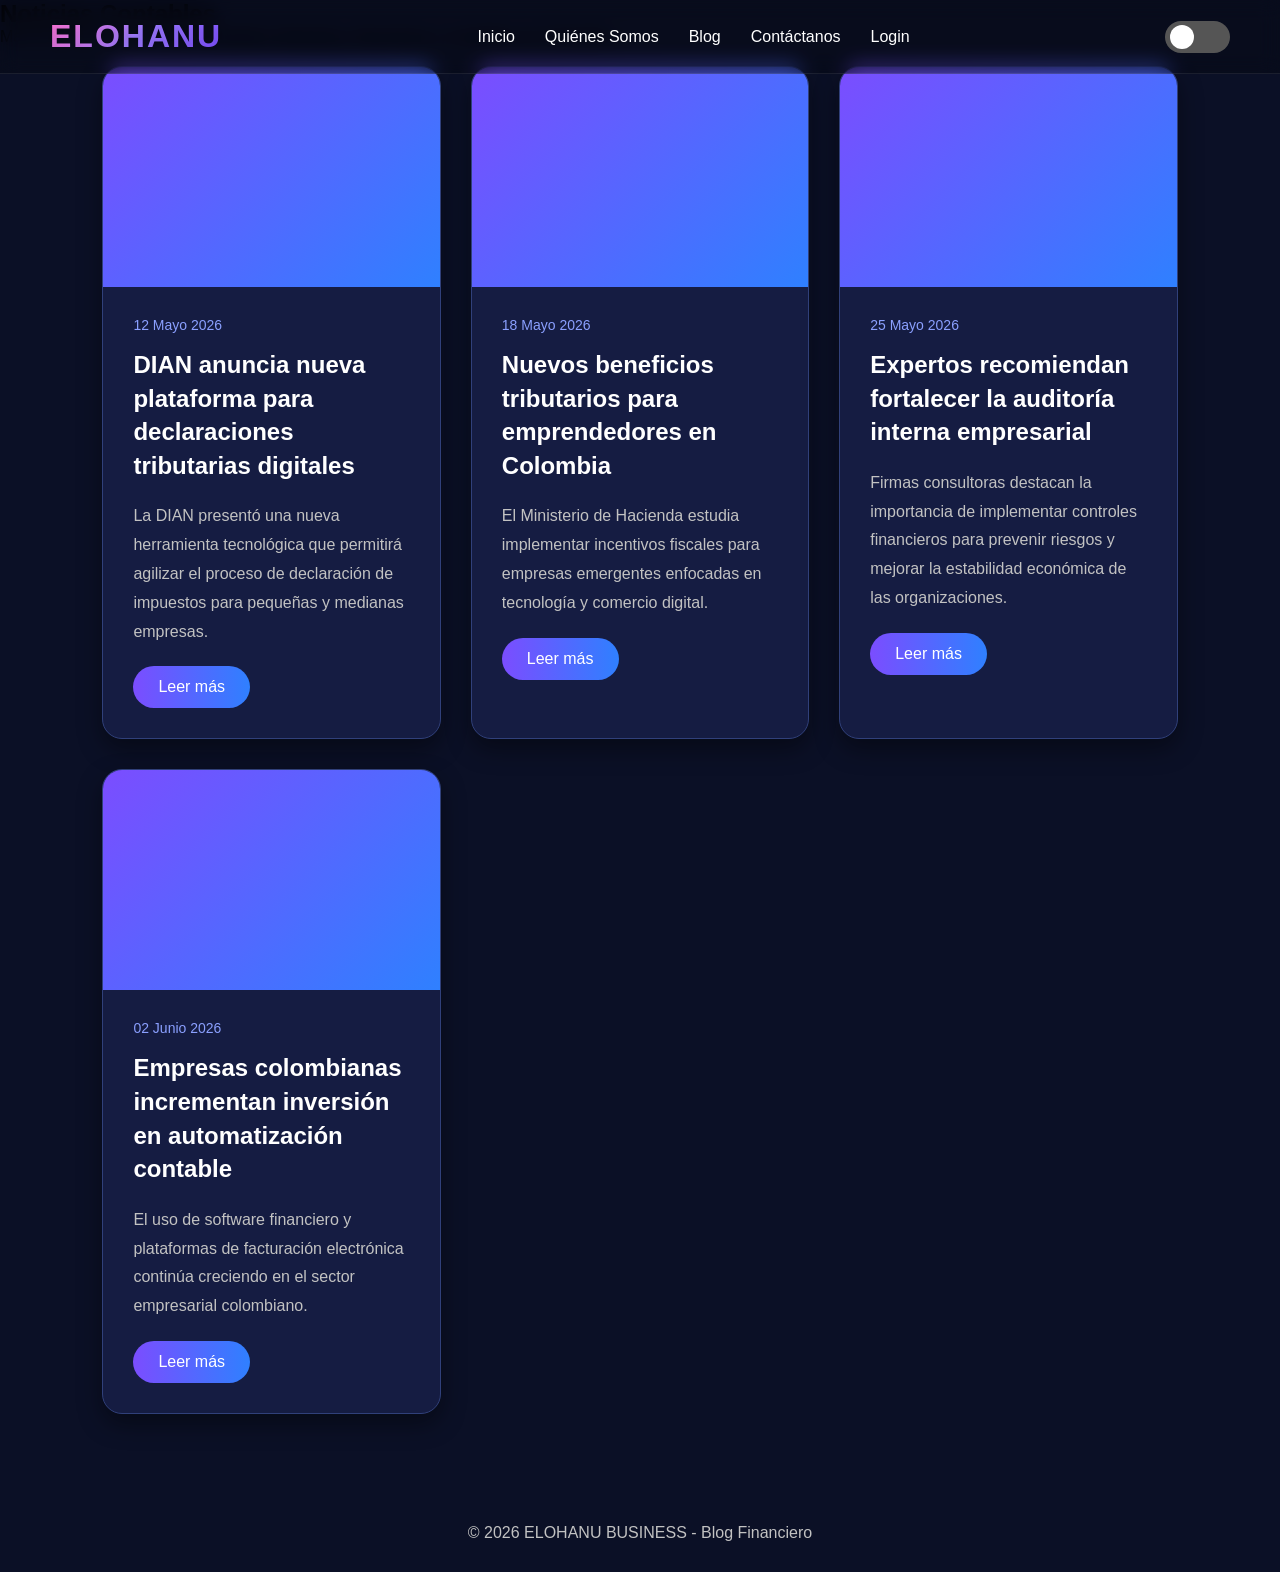
==== templates/blog-noticias.html @ 69c990d0 "Primer commit: Proyecto ELOHANU BUSINESS con Flask" ====
<!DOCTYPE html>
<html lang="es">
<head>
    <meta charset="UTF-8">
    <meta name="viewport" content="width=device-width, initial-scale=1.0">
    <title>Blog de Noticias | ELOHANU BUSINESS</title>

    <!-- Enlace al archivo CSS externo compartido -->
    <link rel="stylesheet" href="../styles/styles.css">
</head>
<body>

    <!-- NAVBAR -->
    <nav class="navbar">
        <div class="logo">
            ELOHANU
        </div>

        <ul class="nav-links">
            <li><a href="ELOHANU_BUSINESS.html">Inicio</a></li>
            <li><a href="quienes-somos.html">Quiénes Somos</a></li>
            <li><a href="blog-noticias.html">Blog</a></li>
            <li><a href="contactanos.html">Contáctanos</a></li>
            <li><a href="login.html">Login</a></li>
        </ul>

        <div class="theme-toggle" id="themeBtn"></div>
    </nav>

    <!-- HEADER -->
    <section class="header">
        <h1>Noticias Contables</h1>
        <p>
            Mantente informado sobre novedades tributarias,
            financieras y contables en Colombia.
        </p>
    </section>

    <!-- BLOG -->
    <section class="blog">
        <div class="grid">

            <!-- NOTICIA 1 -->
            <div class="card-blog">
                <div class="image"></div>
                <div class="content">
                    <div class="date">12 Mayo 2026</div>
                    <h2>DIAN anuncia nueva plataforma para declaraciones tributarias digitales</h2>
                    <p>
                        La DIAN presentó una nueva herramienta
                        tecnológica que permitirá agilizar el
                        proceso de declaración de impuestos
                        para pequeñas y medianas empresas.
                    </p>
                    <a href="#" class="btn">Leer más</a>
                </div>
            </div>

            <!-- NOTICIA 2 -->
            <div class="card-blog">
                <div class="image"></div>
                <div class="content">
                    <div class="date">18 Mayo 2026</div>
                    <h2>Nuevos beneficios tributarios para emprendedores en Colombia</h2>
                    <p>
                        El Ministerio de Hacienda estudia
                        implementar incentivos fiscales para
                        empresas emergentes enfocadas en
                        tecnología y comercio digital.
                    </p>
                    <a href="#" class="btn">Leer más</a>
                </div>
            </div>

            <!-- NOTICIA 3 -->
            <div class="card-blog">
                <div class="image"></div>
                <div class="content">
                    <div class="date">25 Mayo 2026</div>
                    <h2>Expertos recomiendan fortalecer la auditoría interna empresarial</h2>
                    <p>
                        Firmas consultoras destacan la importancia
                        de implementar controles financieros para
                        prevenir riesgos y mejorar la estabilidad
                        económica de las organizaciones.
                    </p>
                    <a href="#" class="btn">Leer más</a>
                </div>
            </div>

            <!-- NOTICIA 4 -->
            <div class="card-blog">
                <div class="image"></div>
                <div class="content">
                    <div class="date">02 Junio 2026</div>
                    <h2>Empresas colombianas incrementan inversión en automatización contable</h2>
                    <p>
                        El uso de software financiero y plataformas
                        de facturación electrónica continúa creciendo
                        en el sector empresarial colombiano.
                    </p>
                    <a href="#" class="btn">Leer más</a>
                </div>
            </div>

        </div>
    </section>

    <!-- FOOTER -->
    <footer>
        © 2026 ELOHANU BUSINESS - Blog Financiero
    </footer>

    <script>
        const themeBtn = document.getElementById("themeBtn");
        themeBtn.addEventListener("click", () => {
            document.body.classList.toggle("light");
        });
    </script>
</body>
</html>
---- styles/styles.css ----
/* ============================================
   GLOBALES Y VARIABLES
   ============================================ */

* {
    margin: 0;
    padding: 0;
    box-sizing: border-box;
    font-family: Arial, Helvetica, sans-serif;
}

:root {
    --bg: #0b1026;
    --card: #151c42;
    --text: #ffffff;
    --subtext: #c2c2c2;
    --primary: #7b4dff;
    --secondary: #2f80ff;
    --border: #30407a;
    --shadow: rgba(0, 0, 0, 0.4);
    --input: #0d163d;
    --gradient: linear-gradient(90deg, #7b4dff, #2f80ff);
}

body.light {
    --bg: #eef2ff;
    --card: #ffffff;
    --text: #111111;
    --subtext: #555555;
    --primary: #6c3dff;
    --secondary: #2f80ff;
    --border: #c8d0ff;
    --shadow: rgba(0, 0, 0, 0.15);
    --input: #f4f6ff;
    --gradient: linear-gradient(90deg, #6c3dff, #2f80ff);
}

body {
    background: var(--bg);
    transition: 0.4s;
}

/* ============================================
   NAVBAR (COMÚN A TODAS LAS PÁGINAS)
   ============================================ */

.navbar {
    position: fixed;
    top: 0;
    left: 0;
    width: 100%;
    padding: 18px 50px;
    display: flex;
    justify-content: space-between;
    align-items: center;
    z-index: 999;
    background: rgba(0, 0, 0, 0.25);
    backdrop-filter: blur(10px);
    border-bottom: 1px solid rgba(255, 255, 255, 0.08);
}

body.light .navbar {
    background: rgba(255, 255, 255, 0.75);
    border-bottom: 1px solid rgba(0, 0, 0, 0.08);
}

/* Para login.html (navbar sin fixed porque el body tiene flex) */
.login-body .navbar {
    position: absolute;
}

.nav-logo {
    font-size: 32px;
    font-weight: bold;
    background: linear-gradient(90deg, #ff74d4, #8b7dff);
    -webkit-background-clip: text;
    -webkit-text-fill-color: transparent;
    letter-spacing: 2px;
}

.nav-links {
    display: flex;
    align-items: center;
    gap: 30px;
    list-style: none;
}

.nav-links li a {
    color: var(--text);
    text-decoration: none;
    position: relative;
    transition: 0.3s;
}

.nav-links li a:hover {
    color: var(--secondary);
}

.nav-links li a::after {
    content: "";
    position: absolute;
    left: 0;
    bottom: -6px;
    width: 0%;
    height: 2px;
    background: var(--secondary);
    transition: 0.3s;
}

.nav-links li a:hover::after {
    width: 100%;
}

/* ============================================
   BOTÓN DE TEMA (COMÚN)
   ============================================ */

.theme-toggle {
    position: relative;
    width: 65px;
    height: 32px;
    background: #555;
    border-radius: 30px;
    cursor: pointer;
}

.theme-toggle::before {
    content: "";
    width: 24px;
    height: 24px;
    background: white;
    border-radius: 50%;
    position: absolute;
    top: 4px;
    left: 5px;
    transition: 0.3s;
}

body.light .theme-toggle {
    background: #7d95ff;
}

body.light .theme-toggle::before {
    left: 36px;
}

/* Switch para login */
.switch {
    width: 65px;
    height: 32px;
    background: #444;
    border-radius: 20px;
    position: relative;
    cursor: pointer;
    transition: 0.3s;
}

.switch::before {
    content: "";
    position: absolute;
    width: 24px;
    height: 24px;
    border-radius: 50%;
    background: white;
    top: 4px;
    left: 5px;
    transition: 0.3s;
}

body.light .switch {
    background: #8ca2ff;
}

body.light .switch::before {
    left: 36px;
}

/* ============================================
   BOTONES GENERALES
   ============================================ */

.btn {
    display: inline-block;
    padding: 12px 25px;
    border-radius: 30px;
    background: linear-gradient(90deg, var(--primary), var(--secondary));
    color: white;
    text-decoration: none;
    transition: 0.3s;
    border: none;
    cursor: pointer;
}

.btn:hover {
    transform: scale(1.05);
}

/* ============================================
   QUIÉNES SOMOS (PÁGINA 1)
   ============================================ */

.hero-quienes {
    min-height: 80vh;
    display: flex;
    justify-content: center;
    align-items: center;
    padding: 140px 8% 50px;
}

.hero-quienes .hero-content {
    display: grid;
    grid-template-columns: 1fr 1fr;
    gap: 50px;
    align-items: center;
}

.hero-text h1 {
    font-size: 60px;
    color: var(--text);
    margin-bottom: 25px;
}

.hero-text p {
    color: var(--subtext);
    line-height: 1.8;
    margin-bottom: 20px;
}

.card-info {
    background: var(--card);
    padding: 40px;
    border-radius: 20px;
    box-shadow: 0 10px 25px var(--shadow);
    border: 1px solid var(--border);
}

.card-info h2 {
    color: var(--text);
    margin-bottom: 20px;
}

.card-info p {
    color: var(--subtext);
    line-height: 1.8;
}

.section {
    padding: 80px 8%;
}

.section-title {
    text-align: center;
    color: var(--text);
    font-size: 40px;
    margin-bottom: 50px;
}

.grid {
    display: grid;
    grid-template-columns: repeat(auto-fit, minmax(250px, 1fr));
    gap: 30px;
}

.box {
    background: var(--card);
    padding: 35px;
    border-radius: 20px;
    border: 1px solid var(--border);
    transition: 0.3s;
}

.box:hover {
    transform: translateY(-10px);
}

.box h3 {
    color: var(--text);
    margin-bottom: 15px;
}

.box p {
    color: var(--subtext);
    line-height: 1.7;
}

/* ============================================
   BLOG (PÁGINA 2)
   ============================================ */

.header-blog {
    text-align: center;
    padding: 150px 20px 60px;
}

.header-blog h1 {
    color: var(--text);
    font-size: 55px;
    margin-bottom: 20px;
}

.header-blog p {
    color: var(--subtext);
    max-width: 700px;
    margin: auto;
    line-height: 1.7;
}

.blog {
    padding: 20px 8% 80px;
}

.card-blog {
    background: var(--card);
    border-radius: 20px;
    overflow: hidden;
    border: 1px solid var(--border);
    transition: 0.3s;
    box-shadow: 0 10px 25px var(--shadow);
}

.card-blog:hover {
    transform: translateY(-10px);
}

.image {
    height: 220px;
    background: linear-gradient(135deg, var(--primary), var(--secondary));
}

.content {
    padding: 30px;
}

.date {
    color: #8ba0ff;
    font-size: 14px;
    margin-bottom: 15px;
}

.content h2 {
    color: var(--text);
    margin-bottom: 20px;
    line-height: 1.4;
}

.content p {
    color: var(--subtext);
    line-height: 1.8;
    margin-bottom: 20px;
}

/* ============================================
   CONTACTO (PÁGINA 3)
   ============================================ */

.hero-contacto {
    padding: 120px 8% 80px;
}

.hero-contacto .hero-content {
    display: grid;
    grid-template-columns: 1fr 1fr;
    gap: 50px;
    align-items: center;
}

.left h1 {
    color: var(--text);
    font-size: 60px;
    margin-bottom: 25px;
}

.left p {
    color: var(--subtext);
    line-height: 1.9;
    margin-bottom: 20px;
}

.info {
    margin-top: 40px;
}

.info-box {
    background: var(--card);
    padding: 20px;
    border-radius: 15px;
    margin-bottom: 20px;
    border: 1px solid var(--border);
    box-shadow: 0 8px 20px var(--shadow);
}

.info-box h3 {
    color: var(--text);
    margin-bottom: 10px;
}

.info-box p {
    color: var(--subtext);
}

.form-card {
    background: var(--card);
    padding: 40px;
    border-radius: 25px;
    border: 1px solid var(--border);
    box-shadow: 0 10px 25px var(--shadow);
}

.form-card h2 {
    color: var(--text);
    margin-bottom: 25px;
}

.input-group {
    margin-bottom: 20px;
}

.input-group label {
    display: block;
    margin-bottom: 8px;
    color: var(--text);
}

.input-group input,
.input-group textarea {
    width: 100%;
    padding: 15px;
    border-radius: 12px;
    border: 1px solid var(--border);
    background: var(--input);
    color: var(--text);
    outline: none;
    resize: none;
}

.input-group textarea {
    min-height: 140px;
}

/* ============================================
   LOGIN (PÁGINA 4)
   ============================================ */

.login-body {
    background: var(--bg);
    min-height: 100vh;
    display: flex;
    justify-content: center;
    align-items: center;
    transition: 0.4s;
    padding: 20px;
    margin: 0;
}

.container-login {
    width: 760px;
    background: var(--card);
    border-radius: 20px;
    padding: 35px;
    display: flex;
    justify-content: space-between;
    align-items: center;
    gap: 30px;
    box-shadow: 0 10px 30px var(--shadow);
    position: relative;
    transition: 0.4s;
}

.left-login {
    width: 48%;
}

.logo-title-login {
    font-size: 48px;
    font-weight: bold;
    background: linear-gradient(90deg, #ff74d4, #9d7bff);
    -webkit-background-clip: text;
    -webkit-text-fill-color: transparent;
    margin-bottom: 10px;
}

.subtitle-login {
    color: var(--subtext);
    margin-bottom: 40px;
    font-size: 15px;
}

.input-box-login {
    width: 100%;
    margin-bottom: 25px;
}

.input-box-login label {
    color: var(--text);
    display: block;
    margin-bottom: 8px;
    font-size: 14px;
}

.input-box-login input {
    width: 100%;
    height: 48px;
    border-radius: 10px;
    border: 2px solid var(--border);
    background: var(--input);
    outline: none;
    color: var(--text);
    padding: 0 15px;
    font-size: 15px;
    transition: 0.3s;
}

.input-box-login input:focus {
    border-color: #7d9dff;
    box-shadow: 0 0 10px rgba(125, 157, 255, 0.5);
}

.forgot-login {
    color: var(--secondary);
    text-decoration: none;
    font-size: 14px;
    display: inline-block;
    margin-bottom: 20px;
}

.forgot-login:hover {
    text-decoration: underline;
}

.btn-login {
    background: var(--gradient);
    color: white;
}

.btn-register {
    background: transparent;
    border: 2px solid var(--secondary);
    color: var(--text);
}

.btn-register:hover {
    background: var(--secondary);
    color: white;
}

.right-login {
    width: 48%;
    display: flex;
    justify-content: center;
    align-items: center;
}

.logo-box-login {
    width: 100%;
    height: 250px;
    background: #0a0a2a;
    border-radius: 12px;
    display: flex;
    flex-direction: column;
    justify-content: center;
    align-items: center;
    color: white;
    text-align: center;
    box-shadow: 0 5px 15px rgba(0, 0, 0, 0.3);
}

body.light .logo-box-login {
    background: linear-gradient(135deg, #6c3dff, #2f80ff);
}

.mountain-login {
    width: 90px;
    height: 90px;
    border-left: 6px solid white;
    border-top: 6px solid white;
    transform: rotate(45deg);
    margin-bottom: 20px;
    position: relative;
}

.mountain-login::after {
    content: "";
    position: absolute;
    width: 40px;
    height: 40px;
    border-left: 6px solid white;
    border-top: 6px solid white;
    top: 18px;
    left: 35px;
}

.logo-text-login {
    font-size: 42px;
    letter-spacing: 4px;
    font-weight: bold;
}

.business-login {
    margin-top: 8px;
    letter-spacing: 8px;
    font-size: 14px;
}

.theme-toggle-login {
    position: absolute;
    top: 20px;
    right: 20px;
}

/* ============================================
   FOOTER (COMÚN)
   ============================================ */

footer {
    padding: 30px;
    text-align: center;
    color: var(--subtext);
}

/* ============================================
   RESPONSIVE (COMÚN)
   ============================================ */

@media (max-width: 950px) {
    .hero-quienes .hero-content,
    .hero-contacto .hero-content {
        grid-template-columns: 1fr;
    }

    .hero-text h1,
    .left h1 {
        font-size: 45px;
    }

    .navbar {
        flex-direction: column;
        gap: 20px;
        padding: 20px;
    }

    .nav-links {
        flex-wrap: wrap;
        justify-content: center;
        gap: 15px;
    }

    .header-blog h1 {
        font-size: 42px;
    }

    .hero-contacto {
        padding-top: 180px;
    }
}

/* Responsive Login */
@media (max-width: 850px) {
    .container-login {
        flex-direction: column;
        width: 100%;
        max-width: 500px;
    }

    .left-login,
    .right-login {
        width: 100%;
    }

    .logo-box-login {
        height: 220px;
    }

    .logo-title-login {
        font-size: 40px;
    }
}
/* ============================================
   LOGO MEJORADO
   ============================================ */

.logo {
    font-size: 32px;
    font-weight: bold;
    background: linear-gradient(135deg, #ff74d4, #9d7bff, #7b4dff);
    -webkit-background-clip: text;
    background-clip: text;
    -webkit-text-fill-color: transparent;
    letter-spacing: 2px;
    text-shadow: 0 2px 5px rgba(0, 0, 0, 0.1);
    transition: 0.3s;
}

/* Efecto hover en el logo */
.logo:hover {
    background: linear-gradient(135deg, #ff8ee0, #b89dff, #9b6dff);
    -webkit-background-clip: text;
    background-clip: text;
    -webkit-text-fill-color: transparent;
    transform: scale(1.02);
}

/* Para tema claro */
body.light .logo {
    background: linear-gradient(135deg, #e649c2, #8b5dff, #5a2dcc);
    -webkit-background-clip: text;
    background-clip: text;
    -webkit-text-fill-color: transparent;
    text-shadow: 0 1px 3px rgba(0, 0, 0, 0.05);
}

/* Alternativa si el gradient falla (fallback) */
.logo {
    color: var(--primary);  /* Color sólido como respaldo */
}

@supports (background-clip: text) {
    .logo {
        color: transparent;  /* Solo si soporta gradient en texto */
    }
}
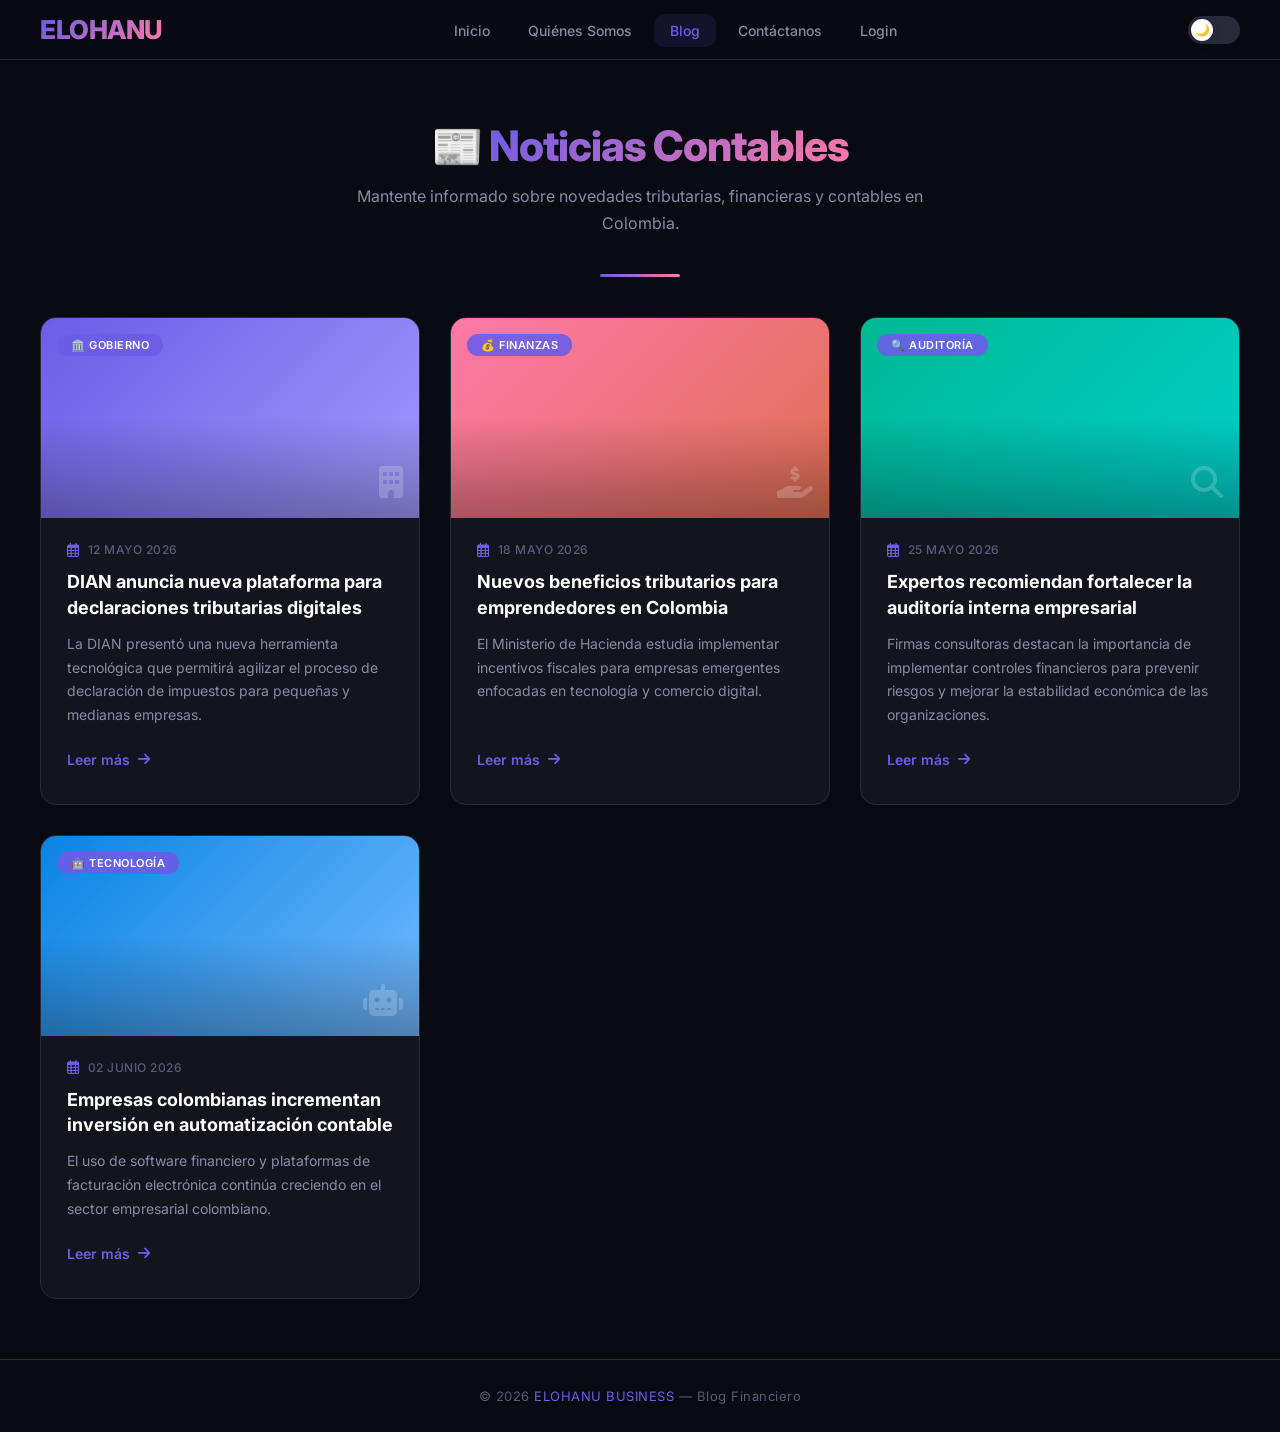
==== commit 1066cc6e: "Cambios de diseños" ====
--- a/templates/blog-noticias.html
+++ b/templates/blog-noticias.html
@@ -5,46 +5,591 @@
     <meta name="viewport" content="width=device-width, initial-scale=1.0">
     <title>Blog de Noticias | ELOHANU BUSINESS</title>
 
-    <!-- Enlace al archivo CSS externo compartido -->
-    <link rel="stylesheet" href="../styles/styles.css">
+    <!-- FUENTE GOOGLE -->
+    <link href="https://fonts.googleapis.com/css2?family=Inter:wght@300;400;500;600;700;800&display=swap" rel="stylesheet">
+
+    <!-- ICONOS -->
+    <link rel="stylesheet" href="https://cdnjs.cloudflare.com/ajax/libs/font-awesome/6.5.1/css/all.min.css">
+
+    <style>
+        * {
+            margin: 0;
+            padding: 0;
+            box-sizing: border-box;
+        }
+
+        :root {
+            --bg: #0a0a12;
+            --card: #14141f;
+            --card-hover: #1a1a2e;
+            --text: #ffffff;
+            --text-secondary: #8a8aa8;
+            --text-muted: #5a5a7a;
+            --border: #2a2a3e;
+            --primary: #6c5ce7;
+            --primary-light: #a29bfe;
+            --gradient-1: #6c5ce7;
+            --gradient-2: #fd79a8;
+            --shadow: rgba(0, 0, 0, 0.5);
+            --radius: 16px;
+            --transition: 0.4s cubic-bezier(0.4, 0, 0.2, 1);
+            --navbar-bg: rgba(10, 10, 18, 0.85);
+        }
+
+        body.light {
+            --bg: #f0f2ff;
+            --card: #ffffff;
+            --card-hover: #f5f6ff;
+            --text: #1a1a2e;
+            --text-secondary: #6b6b8a;
+            --text-muted: #9a9aba;
+            --border: #e0e0f0;
+            --shadow: rgba(0, 0, 0, 0.08);
+            --navbar-bg: rgba(255, 255, 255, 0.85);
+        }
+
+        body {
+            font-family: 'Inter', -apple-system, sans-serif;
+            background: var(--bg);
+            color: var(--text);
+            transition: var(--transition);
+            min-height: 100vh;
+            display: flex;
+            flex-direction: column;
+        }
+
+        /* ===== SCROLLBAR ===== */
+        ::-webkit-scrollbar {
+            width: 6px;
+        }
+        ::-webkit-scrollbar-track {
+            background: var(--bg);
+        }
+        ::-webkit-scrollbar-thumb {
+            background: var(--primary);
+            border-radius: 3px;
+        }
+
+        /* ===== NAVBAR ===== */
+        .navbar {
+            position: sticky;
+            top: 0;
+            background: var(--navbar-bg);
+            backdrop-filter: blur(16px) saturate(180%);
+            -webkit-backdrop-filter: blur(16px) saturate(180%);
+            padding: 14px 40px;
+            display: flex;
+            justify-content: space-between;
+            align-items: center;
+            border-bottom: 1px solid var(--border);
+            z-index: 100;
+            transition: var(--transition);
+            flex-wrap: wrap;
+            gap: 10px;
+        }
+
+        .logo {
+            font-size: 26px;
+            font-weight: 800;
+            background: linear-gradient(135deg, var(--gradient-1), var(--gradient-2));
+            -webkit-background-clip: text;
+            -webkit-text-fill-color: transparent;
+            letter-spacing: -0.5px;
+            text-decoration: none;
+        }
+
+        .nav-links {
+            display: flex;
+            align-items: center;
+            gap: 6px;
+            list-style: none;
+            flex-wrap: wrap;
+        }
+
+        .nav-links li a {
+            color: var(--text-secondary);
+            text-decoration: none;
+            font-size: 14px;
+            font-weight: 500;
+            padding: 8px 16px;
+            border-radius: 10px;
+            transition: var(--transition);
+        }
+
+        .nav-links li a:hover {
+            color: var(--text);
+            background: rgba(255, 255, 255, 0.06);
+        }
+
+        body.light .nav-links li a:hover {
+            background: rgba(0, 0, 0, 0.05);
+        }
+
+        .nav-links li a.active {
+            color: var(--primary);
+            background: rgba(108, 92, 231, 0.12);
+        }
+
+        body.light .nav-links li a.active {
+            background: rgba(108, 92, 231, 0.08);
+        }
+
+        /* ===== THEME TOGGLE ===== */
+        .theme-toggle {
+            width: 52px;
+            height: 28px;
+            background: var(--border);
+            border-radius: 30px;
+            position: relative;
+            cursor: pointer;
+            transition: var(--transition);
+            flex-shrink: 0;
+            border: none;
+        }
+
+        .theme-toggle::before {
+            content: "🌙";
+            display: flex;
+            align-items: center;
+            justify-content: center;
+            width: 22px;
+            height: 22px;
+            background: white;
+            border-radius: 50%;
+            position: absolute;
+            top: 3px;
+            left: 3px;
+            transition: var(--transition);
+            font-size: 12px;
+            box-shadow: 0 2px 8px rgba(0, 0, 0, 0.2);
+        }
+
+        body.light .theme-toggle {
+            background: var(--primary);
+        }
+
+        body.light .theme-toggle::before {
+            content: "☀️";
+            left: 27px;
+        }
+
+        /* ===== HEADER ===== */
+        .header {
+            text-align: center;
+            padding: 60px 20px 40px;
+            position: relative;
+        }
+
+        .header::after {
+            content: '';
+            position: absolute;
+            bottom: 0;
+            left: 50%;
+            transform: translateX(-50%);
+            width: 80px;
+            height: 3px;
+            background: linear-gradient(90deg, var(--gradient-1), var(--gradient-2));
+            border-radius: 2px;
+        }
+
+        .header h1 {
+            font-size: 42px;
+            font-weight: 800;
+            letter-spacing: -1px;
+            margin-bottom: 12px;
+        }
+
+        .header h1 span {
+            background: linear-gradient(135deg, var(--gradient-1), var(--gradient-2));
+            -webkit-background-clip: text;
+            -webkit-text-fill-color: transparent;
+        }
+
+        .header p {
+            color: var(--text-secondary);
+            font-size: 16px;
+            max-width: 600px;
+            margin: 0 auto;
+            line-height: 1.7;
+        }
+
+        /* ===== BLOG GRID ===== */
+        .blog {
+            flex: 1;
+            padding: 40px 40px 60px;
+            max-width: 1400px;
+            margin: 0 auto;
+            width: 100%;
+        }
+
+        .grid {
+            display: grid;
+            grid-template-columns: repeat(auto-fill, minmax(300px, 1fr));
+            gap: 30px;
+        }
+
+        /* ===== CARD ===== */
+        .card-blog {
+            background: var(--card);
+            border-radius: var(--radius);
+            overflow: hidden;
+            border: 1px solid var(--border);
+            transition: var(--transition);
+            box-shadow: var(--shadow);
+            display: flex;
+            flex-direction: column;
+        }
+
+        .card-blog:hover {
+            transform: translateY(-6px);
+            border-color: var(--primary);
+            box-shadow: 0 12px 40px var(--shadow);
+            background: var(--card-hover);
+        }
+
+        .card-blog .image {
+            height: 200px;
+            background: linear-gradient(135deg, var(--gradient-1), var(--gradient-2));
+            position: relative;
+            overflow: hidden;
+            flex-shrink: 0;
+        }
+
+        .card-blog .image::after {
+            content: '';
+            position: absolute;
+            inset: 0;
+            background: linear-gradient(to bottom, transparent 50%, rgba(0, 0, 0, 0.3));
+        }
+
+        .card-blog .image .category {
+            position: absolute;
+            top: 16px;
+            left: 16px;
+            background: rgba(108, 92, 231, 0.9);
+            color: white;
+            padding: 4px 14px;
+            border-radius: 20px;
+            font-size: 11px;
+            font-weight: 600;
+            letter-spacing: 0.5px;
+            text-transform: uppercase;
+            z-index: 1;
+            backdrop-filter: blur(4px);
+        }
+
+        .card-blog .image .icon-overlay {
+            position: absolute;
+            bottom: 16px;
+            right: 16px;
+            font-size: 32px;
+            color: rgba(255, 255, 255, 0.2);
+            z-index: 1;
+        }
+
+        /* Imágenes específicas para cada noticia */
+        .card-blog:nth-child(1) .image {
+            background: linear-gradient(135deg, #6c5ce7, #a29bfe);
+        }
+        .card-blog:nth-child(2) .image {
+            background: linear-gradient(135deg, #fd79a8, #e17055);
+        }
+        .card-blog:nth-child(3) .image {
+            background: linear-gradient(135deg, #00b894, #00cec9);
+        }
+        .card-blog:nth-child(4) .image {
+            background: linear-gradient(135deg, #0984e3, #74b9ff);
+        }
+
+        .card-blog .content {
+            padding: 24px 26px 28px;
+            flex: 1;
+            display: flex;
+            flex-direction: column;
+        }
+
+        .card-blog .date {
+            display: inline-flex;
+            align-items: center;
+            gap: 8px;
+            color: var(--text-muted);
+            font-size: 12px;
+            font-weight: 500;
+            letter-spacing: 0.5px;
+            text-transform: uppercase;
+            margin-bottom: 12px;
+        }
+
+        .card-blog .date i {
+            font-size: 14px;
+            color: var(--primary);
+        }
+
+        .card-blog .content h2 {
+            font-size: 18px;
+            font-weight: 700;
+            line-height: 1.4;
+            margin-bottom: 12px;
+            color: var(--text);
+            transition: var(--transition);
+        }
+
+        .card-blog:hover .content h2 {
+            color: var(--primary-light);
+        }
+
+        .card-blog .content p {
+            color: var(--text-secondary);
+            font-size: 14px;
+            line-height: 1.7;
+            flex: 1;
+            margin-bottom: 18px;
+        }
+
+        .card-blog .btn {
+            display: inline-flex;
+            align-items: center;
+            gap: 8px;
+            color: var(--primary);
+            text-decoration: none;
+            font-weight: 600;
+            font-size: 14px;
+            transition: var(--transition);
+            align-self: flex-start;
+            padding: 6px 0;
+            border-bottom: 2px solid transparent;
+        }
+
+        .card-blog .btn:hover {
+            gap: 14px;
+            border-bottom-color: var(--primary);
+        }
+
+        .card-blog .btn i {
+            font-size: 14px;
+            transition: var(--transition);
+        }
+
+        .card-blog .btn:hover i {
+            transform: translateX(4px);
+        }
+
+        /* ===== FOOTER ===== */
+        footer {
+            text-align: center;
+            padding: 28px 20px;
+            border-top: 1px solid var(--border);
+            color: var(--text-muted);
+            font-size: 13px;
+            font-weight: 400;
+            letter-spacing: 0.5px;
+            background: var(--bg);
+            transition: var(--transition);
+        }
+
+        footer span {
+            color: var(--primary);
+        }
+
+        /* ===== RESPONSIVE ===== */
+        @media (max-width: 1024px) {
+            .navbar {
+                padding: 12px 24px;
+            }
+
+            .blog {
+                padding: 30px 24px 50px;
+            }
+
+            .header h1 {
+                font-size: 34px;
+            }
+        }
+
+        @media (max-width: 820px) {
+            .navbar {
+                flex-direction: column;
+                padding: 12px 20px;
+                gap: 8px;
+            }
+
+            .nav-links {
+                justify-content: center;
+                gap: 4px;
+            }
+
+            .nav-links li a {
+                font-size: 13px;
+                padding: 6px 12px;
+            }
+
+            .header {
+                padding: 40px 20px 30px;
+            }
+
+            .header h1 {
+                font-size: 28px;
+            }
+
+            .header p {
+                font-size: 14px;
+            }
+
+            .grid {
+                grid-template-columns: repeat(auto-fill, minmax(260px, 1fr));
+                gap: 20px;
+            }
+
+            .blog {
+                padding: 20px 16px 40px;
+            }
+        }
+
+        @media (max-width: 480px) {
+            .navbar {
+                padding: 10px 16px;
+            }
+
+            .logo {
+                font-size: 22px;
+            }
+
+            .nav-links li a {
+                font-size: 11px;
+                padding: 4px 10px;
+            }
+
+            .header h1 {
+                font-size: 24px;
+            }
+
+            .header p {
+                font-size: 13px;
+            }
+
+            .grid {
+                grid-template-columns: 1fr;
+                gap: 18px;
+            }
+
+            .card-blog .image {
+                height: 160px;
+            }
+
+            .card-blog .content {
+                padding: 18px 20px 22px;
+            }
+
+            .card-blog .content h2 {
+                font-size: 16px;
+            }
+
+            .card-blog .content p {
+                font-size: 13px;
+            }
+
+            .theme-toggle {
+                width: 44px;
+                height: 24px;
+            }
+
+            .theme-toggle::before {
+                width: 18px;
+                height: 18px;
+                font-size: 10px;
+            }
+
+            body.light .theme-toggle::before {
+                left: 23px;
+            }
+
+            footer {
+                font-size: 11px;
+                padding: 20px 16px;
+            }
+        }
+
+        @media (max-width: 360px) {
+            .nav-links li a {
+                font-size: 10px;
+                padding: 3px 8px;
+            }
+
+            .header h1 {
+                font-size: 20px;
+            }
+
+            .card-blog .image {
+                height: 130px;
+            }
+
+            .card-blog .content h2 {
+                font-size: 14px;
+            }
+        }
+
+        /* ===== ANIMATION ===== */
+        @keyframes fadeInUp {
+            from {
+                opacity: 0;
+                transform: translateY(30px);
+            }
+            to {
+                opacity: 1;
+                transform: translateY(0);
+            }
+        }
+
+        .card-blog {
+            animation: fadeInUp 0.6s ease both;
+        }
+
+        .card-blog:nth-child(1) { animation-delay: 0.05s; }
+        .card-blog:nth-child(2) { animation-delay: 0.15s; }
+        .card-blog:nth-child(3) { animation-delay: 0.25s; }
+        .card-blog:nth-child(4) { animation-delay: 0.35s; }
+    </style>
 </head>
 <body>
 
-    <!-- NAVBAR -->
+    <!-- ===== NAVBAR ===== -->
     <nav class="navbar">
-        <div class="logo">
-            ELOHANU
-        </div>
+        <a href="ELOHANU_BUSINESS.html" class="logo">ELOHANU</a>
 
         <ul class="nav-links">
             <li><a href="ELOHANU_BUSINESS.html">Inicio</a></li>
             <li><a href="quienes-somos.html">Quiénes Somos</a></li>
-            <li><a href="blog-noticias.html">Blog</a></li>
+            <li><a href="blog-noticias.html" class="active">Blog</a></li>
             <li><a href="contactanos.html">Contáctanos</a></li>
             <li><a href="login.html">Login</a></li>
         </ul>
 
-        <div class="theme-toggle" id="themeBtn"></div>
+        <button class="theme-toggle" id="themeBtn" aria-label="Cambiar tema"></button>
     </nav>
 
-    <!-- HEADER -->
+    <!-- ===== HEADER ===== -->
     <section class="header">
-        <h1>Noticias Contables</h1>
+        <h1>📰 <span>Noticias Contables</span></h1>
         <p>
             Mantente informado sobre novedades tributarias,
             financieras y contables en Colombia.
         </p>
     </section>
 
-    <!-- BLOG -->
+    <!-- ===== BLOG ===== -->
     <section class="blog">
         <div class="grid">
 
             <!-- NOTICIA 1 -->
-            <div class="card-blog">
-                <div class="image"></div>
+            <article class="card-blog">
+                <div class="image">
+                    <span class="category">🏛️ Gobierno</span>
+                    <span class="icon-overlay"><i class="fas fa-building"></i></span>
+                </div>
                 <div class="content">
-                    <div class="date">12 Mayo 2026</div>
+                    <div class="date">
+                        <i class="far fa-calendar-alt"></i> 12 Mayo 2026
+                    </div>
                     <h2>DIAN anuncia nueva plataforma para declaraciones tributarias digitales</h2>
                     <p>
                         La DIAN presentó una nueva herramienta
@@ -52,15 +597,22 @@
                         proceso de declaración de impuestos
                         para pequeñas y medianas empresas.
                     </p>
-                    <a href="#" class="btn">Leer más</a>
+                    <a href="#" class="btn">
+                        Leer más <i class="fas fa-arrow-right"></i>
+                    </a>
                 </div>
-            </div>
+            </article>
 
             <!-- NOTICIA 2 -->
-            <div class="card-blog">
-                <div class="image"></div>
+            <article class="card-blog">
+                <div class="image">
+                    <span class="category">💰 Finanzas</span>
+                    <span class="icon-overlay"><i class="fas fa-hand-holding-usd"></i></span>
+                </div>
                 <div class="content">
-                    <div class="date">18 Mayo 2026</div>
+                    <div class="date">
+                        <i class="far fa-calendar-alt"></i> 18 Mayo 2026
+                    </div>
                     <h2>Nuevos beneficios tributarios para emprendedores en Colombia</h2>
                     <p>
                         El Ministerio de Hacienda estudia
@@ -68,15 +620,22 @@
                         empresas emergentes enfocadas en
                         tecnología y comercio digital.
                     </p>
-                    <a href="#" class="btn">Leer más</a>
+                    <a href="#" class="btn">
+                        Leer más <i class="fas fa-arrow-right"></i>
+                    </a>
                 </div>
-            </div>
+            </article>
 
             <!-- NOTICIA 3 -->
-            <div class="card-blog">
-                <div class="image"></div>
+            <article class="card-blog">
+                <div class="image">
+                    <span class="category">🔍 Auditoría</span>
+                    <span class="icon-overlay"><i class="fas fa-search"></i></span>
+                </div>
                 <div class="content">
-                    <div class="date">25 Mayo 2026</div>
+                    <div class="date">
+                        <i class="far fa-calendar-alt"></i> 25 Mayo 2026
+                    </div>
                     <h2>Expertos recomiendan fortalecer la auditoría interna empresarial</h2>
                     <p>
                         Firmas consultoras destacan la importancia
@@ -84,37 +643,77 @@
                         prevenir riesgos y mejorar la estabilidad
                         económica de las organizaciones.
                     </p>
-                    <a href="#" class="btn">Leer más</a>
+                    <a href="#" class="btn">
+                        Leer más <i class="fas fa-arrow-right"></i>
+                    </a>
                 </div>
-            </div>
+            </article>
 
             <!-- NOTICIA 4 -->
-            <div class="card-blog">
-                <div class="image"></div>
+            <article class="card-blog">
+                <div class="image">
+                    <span class="category">🤖 Tecnología</span>
+                    <span class="icon-overlay"><i class="fas fa-robot"></i></span>
+                </div>
                 <div class="content">
-                    <div class="date">02 Junio 2026</div>
+                    <div class="date">
+                        <i class="far fa-calendar-alt"></i> 02 Junio 2026
+                    </div>
                     <h2>Empresas colombianas incrementan inversión en automatización contable</h2>
                     <p>
                         El uso de software financiero y plataformas
                         de facturación electrónica continúa creciendo
                         en el sector empresarial colombiano.
                     </p>
-                    <a href="#" class="btn">Leer más</a>
+                    <a href="#" class="btn">
+                        Leer más <i class="fas fa-arrow-right"></i>
+                    </a>
                 </div>
-            </div>
+            </article>
 
         </div>
     </section>
 
-    <!-- FOOTER -->
+    <!-- ===== FOOTER ===== -->
     <footer>
-        © 2026 ELOHANU BUSINESS - Blog Financiero
+        © 2026 <span>ELOHANU BUSINESS</span> — Blog Financiero
     </footer>
 
+    <!-- ===== SCRIPT ===== -->
     <script>
+        // ===== TEMA OSCURO/CLARO =====
         const themeBtn = document.getElementById("themeBtn");
+
+        // Cargar tema guardado
+        const savedTheme = localStorage.getItem('blog-theme');
+        if (savedTheme === 'light') {
+            document.body.classList.add('light');
+        }
+
         themeBtn.addEventListener("click", () => {
             document.body.classList.toggle("light");
+            localStorage.setItem('blog-theme',
+                document.body.classList.contains('light') ? 'light' : 'dark'
+            );
+        });
+
+        // ===== ANIMACIÓN AL SCROLL (opcional) =====
+        const cards = document.querySelectorAll('.card-blog');
+
+        const observer = new IntersectionObserver((entries) => {
+            entries.forEach((entry, index) => {
+                if (entry.isIntersecting) {
+                    entry.target.style.opacity = '1';
+                    entry.target.style.transform = 'translateY(0)';
+                }
+            });
+        }, { threshold: 0.1 });
+
+        cards.forEach((card, index) => {
+            card.style.opacity = '0';
+            card.style.transform = 'translateY(30px)';
+            card.style.transition = `opacity 0.6s ease ${index * 0.1}s, transform 0.6s ease ${index * 0.1}s`;
+            observer.observe(card);
         });
     </script>
 </body>
